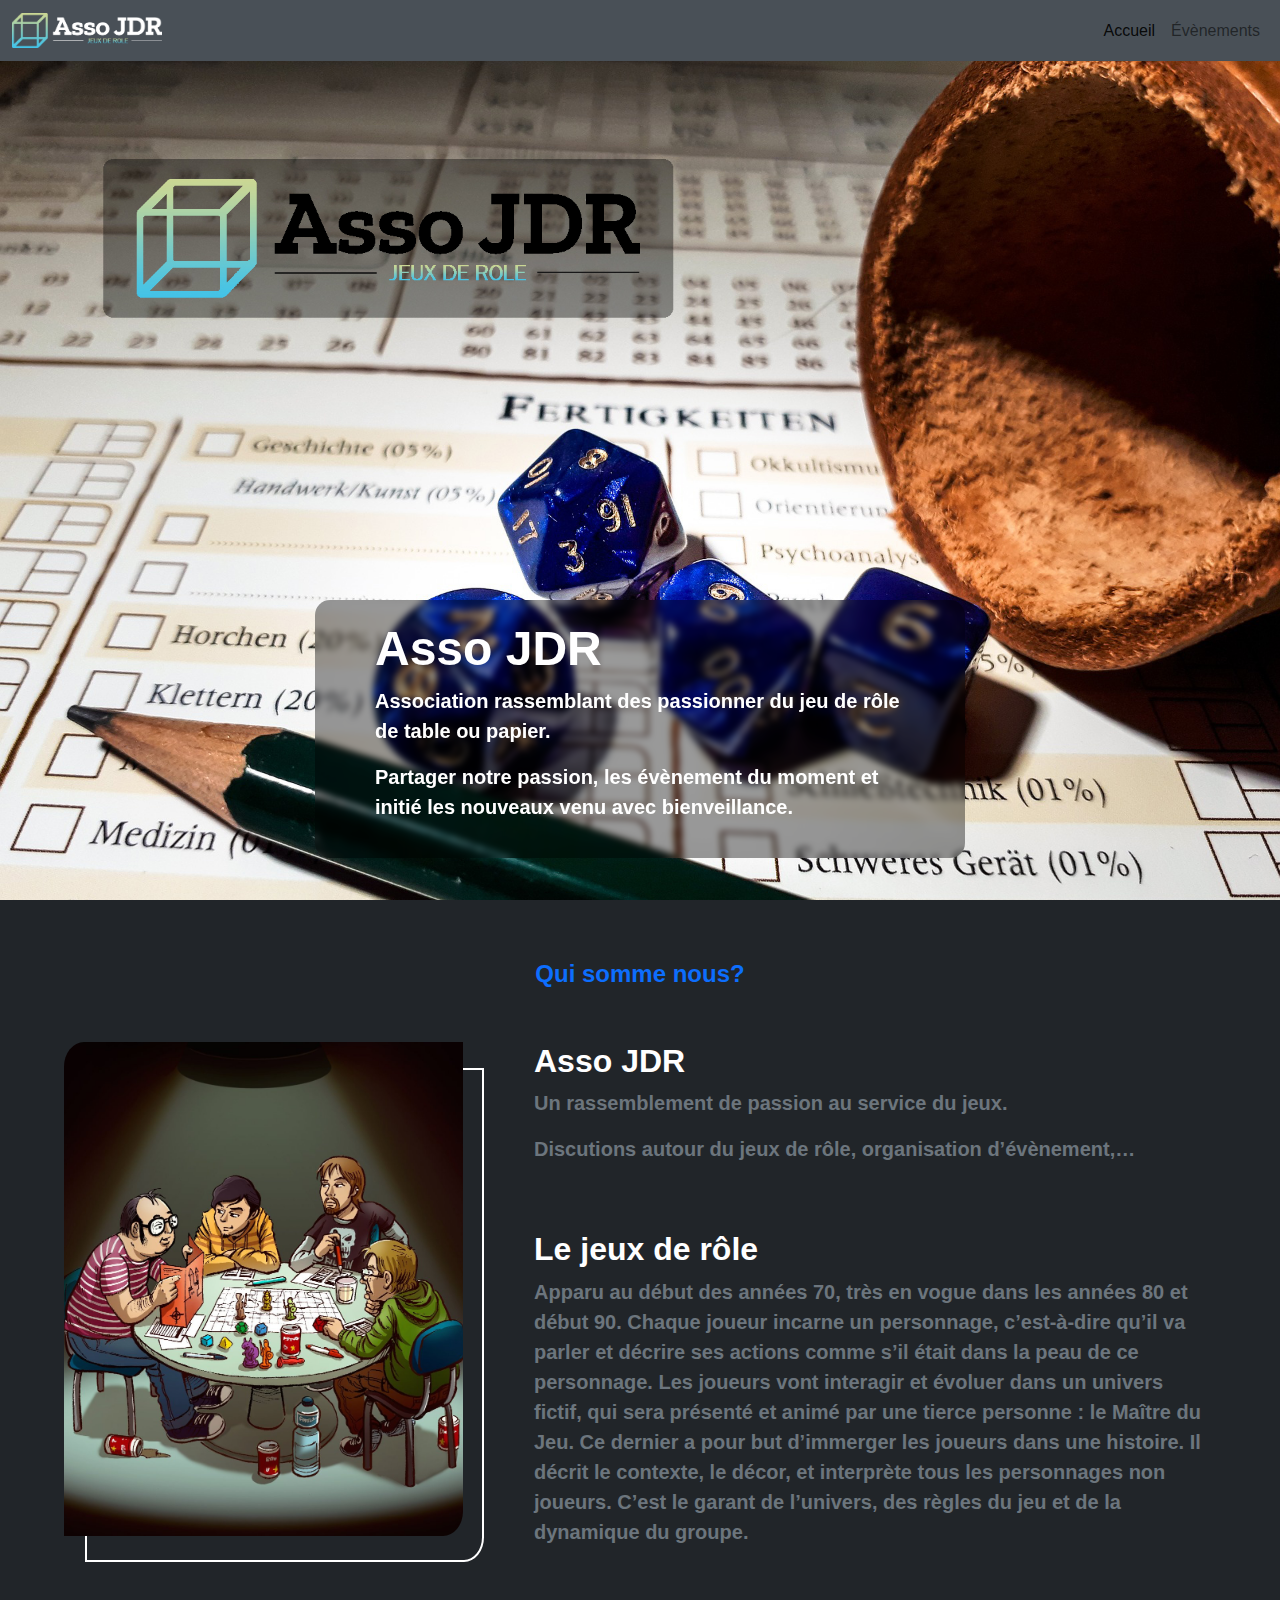
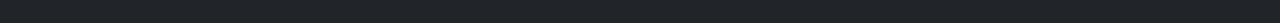
==== index.html @ 085755ed "#4 Main Responsive" ====
<!DOCTYPE html>
<html lang="fr">

<head>
  <meta charset="UTF-8">
  <meta http-equiv="X-UA-Compatible" content="IE=edge">
  <meta name="viewport" content="width=device-width, initial-scale=1.0">

  <!-- Title / Description / Icone -->
  <title>Asso-JDR</title>
  <meta name="description" content="Association rassemblant des passionner du jeu de rôle de table ou papier.
    Partager notre passion, les évènement du moment et initié les nouveaux venu avec bienveillance.
    ">
  <link rel="icon" href="src/assets/logo/Tabs-logo.png">

  <!-- CSS -->
  <link rel="stylesheet" href="src/Bootstrap/css/bootstrap.min.css">
  <link rel="stylesheet" href="src/css/style.css">

  <!-- JAVASCRIPT -->
  <script src="src/Bootstrap/js/bootstrap.min.js" defer></script>
</head>

<body>
  <header>

    <nav class="navbar navbar-expand-lg d-flex justify-content-between">
      <div class="container-fluid">
        <a class="navbar-brand" href="index.html">
          <img class="navbar-logo" src="src/assets/logo/Asso-JDR-logo.png" alt="Asso JDR" width="150" height="35">
        </a>
        <button class="navbar-toggler" type="button" data-bs-toggle="collapse" data-bs-target="#navbarNav"
          aria-controls="navbarNav" aria-expanded="false" aria-label="Toggle navigation">
          <span class="navbar-toggler-icon"></span>
        </button>
        <div class="collapse navbar-collapse d-flex-lg justify-content-lg-end" id="navbarNav">
          <ul class="navbar-nav">
            <li class="nav-item">
              <a class="nav-link active text-center" aria-current="page" href="index.html">Accueil</a>
            </li>
            <li class="nav-item">
              <a class="nav-link text-center" href="#">Évènements</a>
            </li>
          </ul>
        </div>
      </div>
    </nav>

    <div class="header-content">
      <img class="image-presentation-1" src="src/assets/img/presentation 1_2.jpg" alt="Image de presentation Asso JDR">

      <span class="head-separation"></span>

      <div class="header-text">
        <h1>Asso JDR</h1>
        <p>
          Association rassemblant des passionner du jeu de rôle de table ou papier.
        </p>
        <p>
          Partager notre passion, les évènement du moment et initié les nouveaux venu avec bienveillance.
        </p>
      </div>
    </div>

  </header>

  <main>
    <article class="about">
      <h2>Qui somme nous?</h2>
      <div class="about-content">

        <section class="about-img img-design-border">
          <span></span>
          <div>
            <img src="src/assets/img/presentation 2.jpg" alt="Quatre joueurs autours d'une table de jeux" width="160"
              height="200">
          </div>
        </section>

        <section>
          <h3>Asso JDR</h3>
          <p>
            Un rassemblement de passion au service du jeux.
          </p>
          <p>
            Discutions autour du jeux de rôle, organisation d’évènement,…
          </p>
        </section>

        <section>
          <h3>Le jeux de rôle</h3>
          <p>
            Apparu au début des années 70, très en vogue dans les années 80 et début 90. Chaque joueur incarne un
            personnage, c’est-à-dire qu’il va parler et décrire ses actions comme s’il était dans la peau de ce
            personnage. Les joueurs vont interagir et évoluer dans un univers fictif, qui sera présenté et animé par une
            tierce personne : le Maître du Jeu. Ce dernier a pour but d’immerger les joueurs dans une histoire. Il
            décrit le contexte, le décor, et interprète tous les personnages non joueurs. C’est le garant de l’univers,
            des règles du jeu et de la dynamique du groupe.
          </p>
        </section>
        
      </div>
    </article>
  </main>
</body>

</html>
---- src/css/style.css ----
/* general / reset */

* {
    font-family: 'Segoe UI', Tahoma, Geneva, Verdana, sans-serif;
    margin: 0;
    padding: 0;
}

p {
    color: var(--bs-gray-600);
    font-size: 12px;
    font-weight: 600;
}

h1, h3 {
    color: white;
    font-weight: bold;
}

h1 {
    font-size: 28px;
}

h3 {
    font-size: 16px;
}

h2 {
    color: var(--bs-primary);
    font-size: 12px;
    font-weight: bold;
    width: 100%;
    text-align: center;
    padding-bottom: 45px;
}

body {
    background: var(--bs-body-color);
    overflow-x: hidden;
}

.img-border {
    background: transparent;
    border: solid 1px var(--bs-white);
    border-bottom-right-radius: 10px;
    width: 100%;
    height: 100%;
}

.img-design-border {
    position: relative;
}

.img-design-border>div {
    position: absolute;
    top: 0;
    left: 0;
    /* border-bottom-right-radius: 10px;
    border-top-left-radius: 10px;
    width: calc(100% - 10px);
    height: calc(100% - 10px); */
    border-bottom-right-radius: 5%;
    border-top-left-radius: 5%;
    width: 95%;
    height: 95%;
    overflow: hidden;
}

.img-design-border>div>img {
    width: 100%;
    height: 100%;
    object-fit: cover;
}

.img-design-border>span {
    display: inline-block;
    background: transparent;
    border: solid 1px var(--bs-white);
    border-bottom-right-radius: 5%;
    position: absolute;
    /* top: 10px;
    left: 10px;
    width: calc(100% - 10px);
    height: calc(100% - 10px); */
    top: 5%;
    left: 5%;
    width: 95%;
    height: 95%;
    
}

/* general / reset */
/* headder */

/** navbar **/

.navbar {
    background-color: var(--bs-gray-700);
}

.navbar-logo {
    width: 150px;
    height: auto;
}

/** Header content **/

.header-content {
    display: flex;
    flex-direction: column;
    align-items: center;
    gap: 20px;
}
.image-presentation-1 {
    width: 100%;
    height: auto;
    overflow-x: hidden;
}

.head-separation {
    background: var(--bs-primary);
    height: 2px;
    width: 50vw;
}

/*** Header text ***/

.header-text {
    padding: 0 50px;
}

/* headder */
/* main */

main {
    width: 100%;
    padding: 60px 35px;
}

/** article 1 **/

.about-content {
    display: grid;
    grid-template-columns: 180px auto;
    grid-template-rows: auto auto;
    gap: 20px;
}

.about-content>section:last-child {
    grid-column: 1/3;
}

.about-img {
    width: 180px;
    height: 220px;
}


/* responsive */

/** mobile to tablette 700px **/

@media screen and (min-width: 700px) {

    .head-separation {
        display: none;
    }

    .header-text {
        position: absolute;
        top: 45vw;
        background: rgba(0, 0, 0, 0.4);
        backdrop-filter: blur(3px);
        border-radius: 15px;
        padding: 20px 60px;
        width: 650px;
    }

    h1 {
        font-size: 48px;
    }
    h3 {
        font-size: 32px;
    }
    
    h2 {
        font-size: 24px;
    }

    p {
        font-size: 20px;
    }
    .header-text>p {
        font-size: 20px;
        color: white;
    }

    /** article 1 **/

    .about-content {
        grid-template-columns: 420px auto;
    }

    .about-img {
        width: 420px;
        height: 520px;
    }

    main {
        width: 100%;
        padding-left: 5%;
        padding-right: 5%;
    }

    .img-design-border>span {
        border-width: 2px;
    }
}

/** tablette to desktop 1240px **/

@media screen and (min-width: 1240px) {

    header {
        max-height: 100vh;
        overflow-y: hidden;
    }

    .header-text {
        top: 600px;
    }

    .about-content {
        grid-template-columns: 420px auto;
        grid-template-rows: auto auto;
        gap: 50px;
    }

    .about-content>section:first-child {
        grid-row: 1/3;
    }

    .about-content>section:last-child {
        grid-column: 2/3;
    }
}
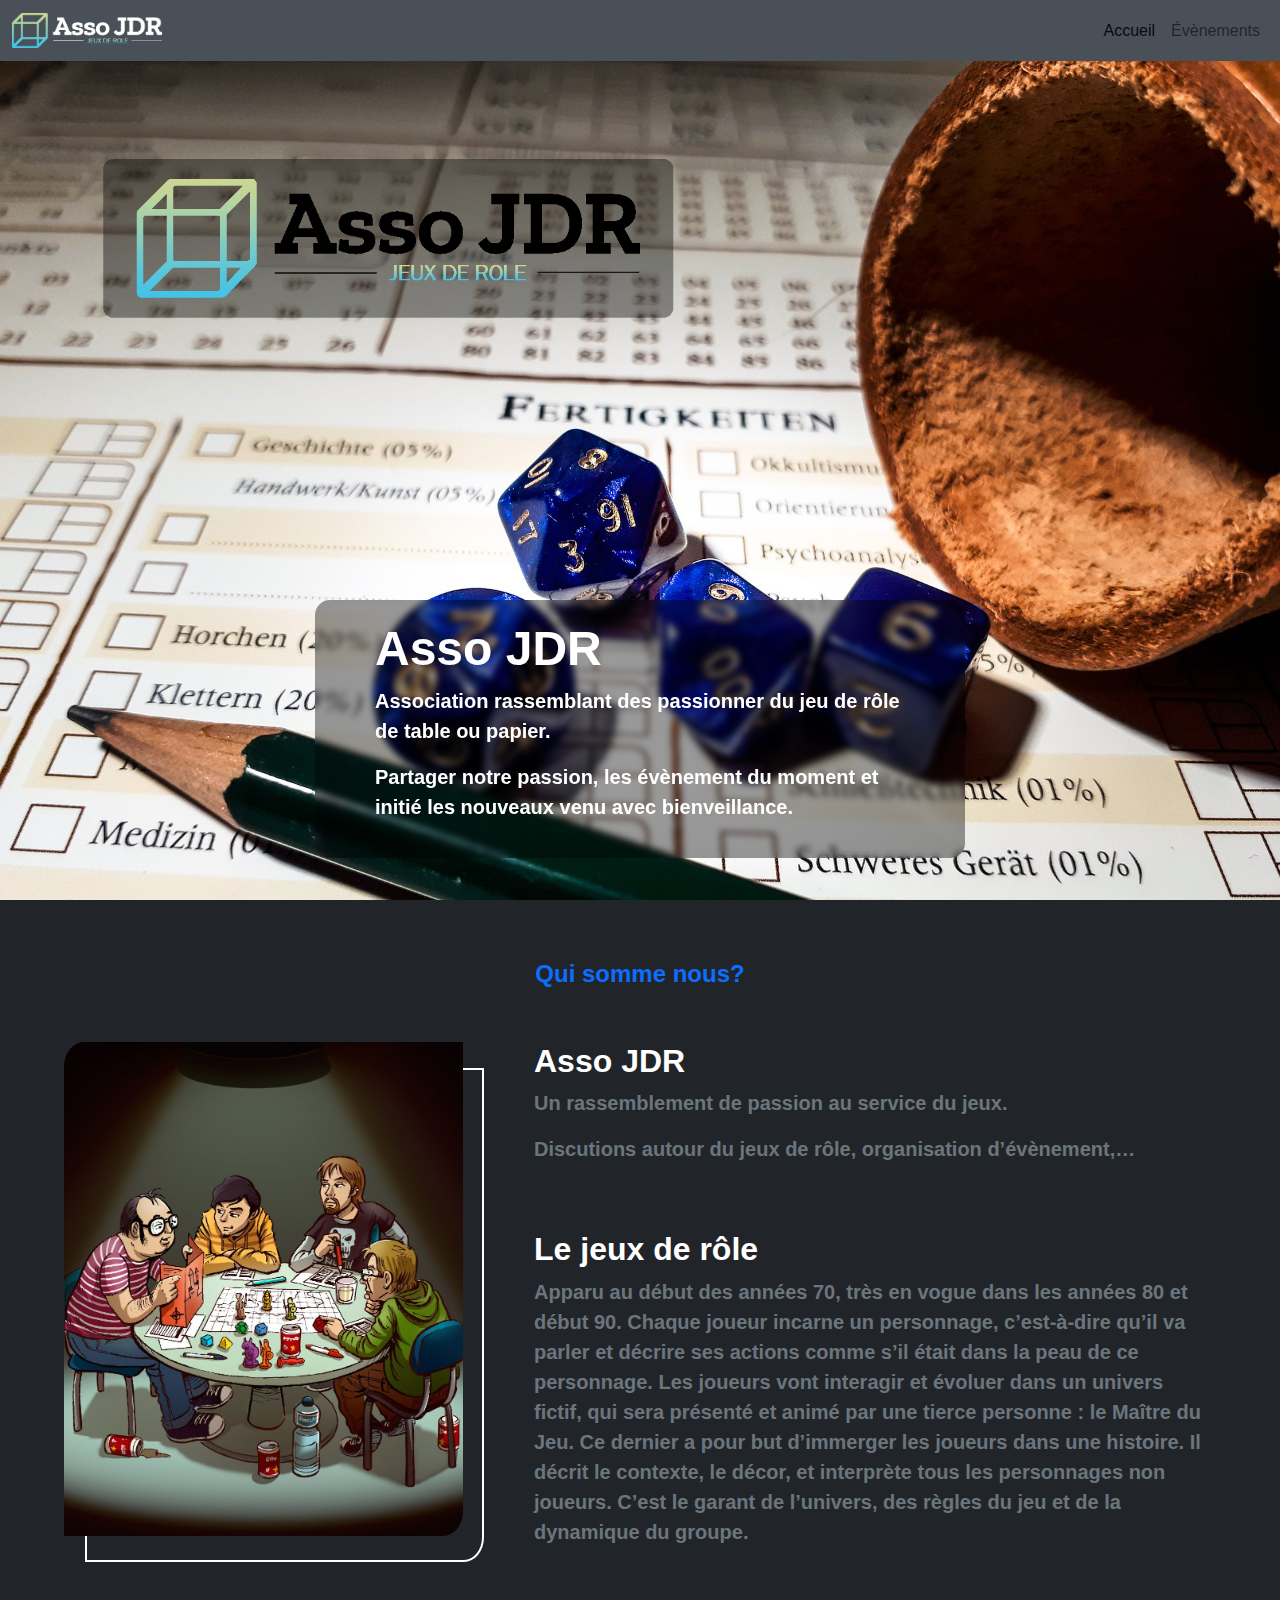
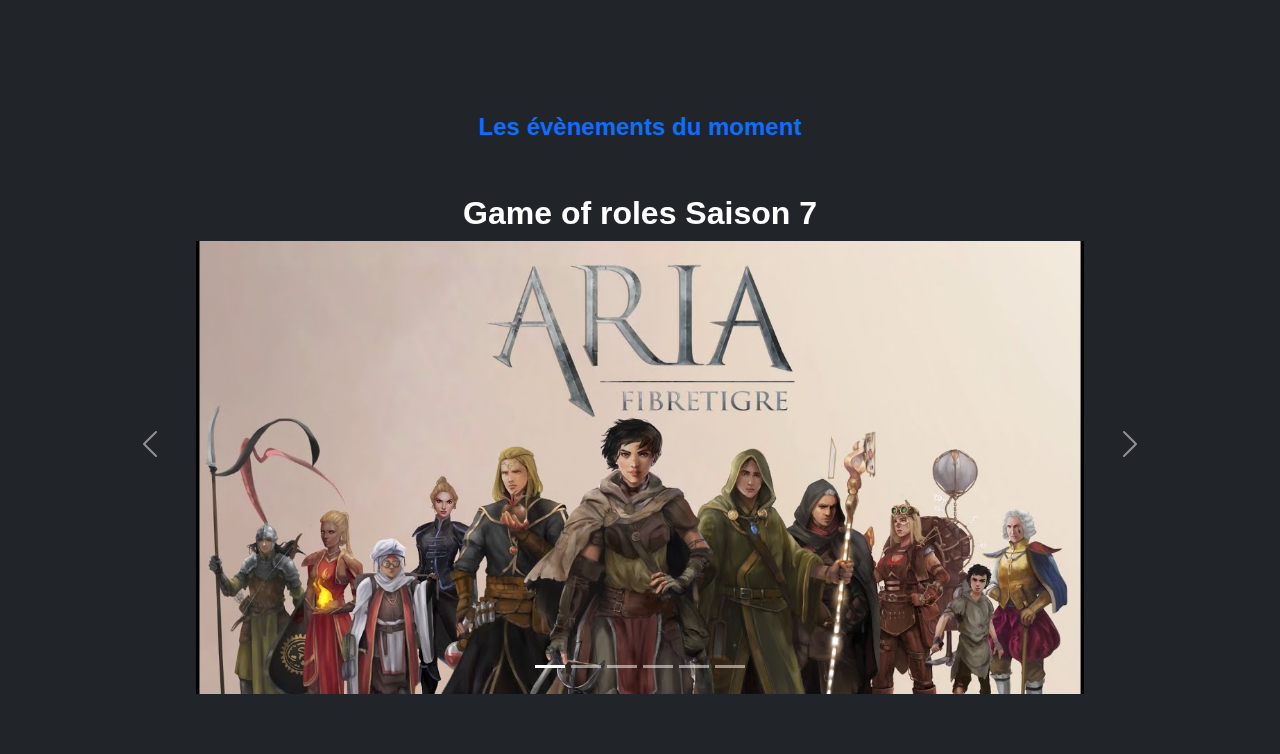
==== commit 247e3b61: "#5 Main Responsive" ====
--- a/index.html
+++ b/index.html
@@ -15,13 +15,18 @@
 
   <!-- CSS -->
   <link rel="stylesheet" href="src/Bootstrap/css/bootstrap.min.css">
-  <link rel="stylesheet" href="src/css/style.css">
+  <link rel="stylesheet" href="src/css/index.css">
+  <link rel="stylesheet" href="src/css/header.css">
+  <link rel="stylesheet" href="src/css/main.css">
+  <link rel="stylesheet" href="src/css/about.css">
+  <link rel="stylesheet" href="src/css/event.css">
 
   <!-- JAVASCRIPT -->
   <script src="src/Bootstrap/js/bootstrap.min.js" defer></script>
 </head>
 
 <body>
+
   <header>
 
     <nav class="navbar navbar-expand-lg d-flex justify-content-between">
@@ -101,6 +106,54 @@
         
       </div>
     </article>
+
+    <article class="event">
+      <h2>Les évènements du moment</h2>
+      <div id="carouselExampleIndicators" class="carousel slide" data-bs-ride="true">
+        <div class="carousel-indicators">
+          <button type="button" data-bs-target="#carouselExampleIndicators" data-bs-slide-to="0" class="active" aria-current="true" aria-label="Slide 1"></button>
+          <button type="button" data-bs-target="#carouselExampleIndicators" data-bs-slide-to="1" aria-label="Slide 2"></button>
+          <button type="button" data-bs-target="#carouselExampleIndicators" data-bs-slide-to="2" aria-label="Slide 3"></button>
+          <button type="button" data-bs-target="#carouselExampleIndicators" data-bs-slide-to="3" aria-label="Slide 4"></button>
+          <button type="button" data-bs-target="#carouselExampleIndicators" data-bs-slide-to="4" aria-label="Slide 5"></button>
+          <button type="button" data-bs-target="#carouselExampleIndicators" data-bs-slide-to="5" aria-label="Slide 6"></button>
+        </div>
+        <div class="carousel-inner">
+          <div class="carousel-item active">
+            <h3>Game of roles Saison 7</h3>
+            <a href="#"><img src="src/assets/img/event-1.jpg" class="d-block w-100" alt="Game of roles Saison 7" width="auto" height="400"></a>
+          </div>
+          <div class="carousel-item">
+            <h3>Les dés: Quels couleurs choisir</h3>
+            <a href="#"><img src="src/assets/img/event-2.jpg" class="d-block w-100" alt="Les dés: Quels couleurs choisir" width="auto" height="400"></a>
+          </div>
+          <div class="carousel-item">
+            <h3>Hors serie Game of roles</h3>
+            <a href="#"><img src="src/assets/img/event-3.png" class="d-block w-100" alt="Hors serie Game of roles" width="auto" height="400"></a>
+          </div>
+          <div class="carousel-item">
+            <h3>Les dés maudis</h3>
+            <a href="#"><img src="src/assets/img/event-4.jpg" class="d-block w-100" alt="Les dés maudis" width="auto" height="400"></a>
+          </div>
+          <div class="carousel-item">
+            <h3>Les mondes d’Aria sortie du jeux vidéo</h3>
+            <a href="#"><img src="src/assets/img/event-5.jpg" class="d-block w-100" alt="Les mondes d’Aria sortie du jeux vidéo" width="auto" height="400"></a>
+          </div>
+          <div class="carousel-item">
+            <h3>Les figurines dans le jeux de rôle</h3>
+            <a href="#"><img src="src/assets/img/event-6.jpg" class="d-block w-100" alt="Les figurines dans le jeux de rôle" width="auto" height="400"></a>
+          </div>
+        </div>
+        <button class="carousel-control-prev" type="button" data-bs-target="#carouselExampleIndicators" data-bs-slide="prev">
+          <span class="carousel-control-prev-icon" aria-hidden="true"></span>
+          <span class="visually-hidden">Previous</span>
+        </button>
+        <button class="carousel-control-next" type="button" data-bs-target="#carouselExampleIndicators" data-bs-slide="next">
+          <span class="carousel-control-next-icon" aria-hidden="true"></span>
+          <span class="visually-hidden">Next</span>
+        </button>
+      </div>
+    </article>
   </main>
 </body>
 
--- a/src/css/index.css
+++ b/src/css/index.css
@@ -0,0 +1,104 @@
+/* general / reset */
+
+* {
+    font-family: 'Segoe UI', Tahoma, Geneva, Verdana, sans-serif;
+    margin: 0;
+    padding: 0;
+}
+
+p {
+    color: var(--bs-gray-600);
+    font-size: 12px;
+    font-weight: 600;
+}
+
+h1, h3 {
+    color: white;
+    font-weight: bold;
+}
+
+h1 {
+    font-size: 28px;
+}
+
+h2 {
+    color: var(--bs-primary);
+    font-size: 12px;
+    font-weight: bold;
+    width: 100%;
+    text-align: center;
+    padding-bottom: 45px;
+}
+
+h3 {
+    font-size: 16px;
+}
+
+body {
+    background: var(--bs-body-color);
+    overflow-x: hidden;
+}
+
+.img-border {
+    background: transparent;
+    border: solid 1px var(--bs-white);
+    border-bottom-right-radius: 10px;
+    width: 100%;
+    height: 100%;
+}
+
+.img-design-border {
+    position: relative;
+}
+
+.img-design-border>div {
+    position: absolute;
+    top: 0;
+    left: 0;
+    border-bottom-right-radius: 5%;
+    border-top-left-radius: 5%;
+    width: 95%;
+    height: 95%;
+    overflow: hidden;
+}
+
+.img-design-border>div>img {
+    width: 100%;
+    height: 100%;
+    object-fit: cover;
+}
+
+.img-design-border>span {
+    display: inline-block;
+    background: transparent;
+    border: solid 1px var(--bs-white);
+    border-bottom-right-radius: 5%;
+    position: absolute;
+    top: 5%;
+    left: 5%;
+    width: 95%;
+    height: 95%;
+    
+}
+
+@media screen and (min-width: 700px) {
+
+    h1 {
+        font-size: 48px;
+    }
+    h3 {
+        font-size: 32px;
+    }
+    
+    h2 {
+        font-size: 24px;
+    }
+
+    p {
+        font-size: 20px;
+    }
+    
+    .img-design-border>span {
+        border-width: 2px;
+    }
+}--- a/src/css/header.css
+++ b/src/css/header.css
@@ -0,0 +1,72 @@
+/* headder */
+
+/** navbar **/
+
+.navbar {
+    background-color: var(--bs-gray-700);
+}
+
+.navbar-logo {
+    width: 150px;
+    height: auto;
+}
+
+/** Header content **/
+
+.header-content {
+    display: flex;
+    flex-direction: column;
+    align-items: center;
+    gap: 20px;
+}
+.image-presentation-1 {
+    width: 100%;
+    height: auto;
+    overflow-x: hidden;
+}
+
+.head-separation {
+    background: var(--bs-primary);
+    height: 2px;
+    width: 50vw;
+}
+
+/*** Header text ***/
+
+.header-text {
+    padding: 0 50px;
+}
+
+@media screen and (min-width: 700px) {
+
+    .head-separation {
+        display: none;
+    }
+
+    .header-text {
+        position: absolute;
+        top: 45vw;
+        background: rgba(0, 0, 0, 0.4);
+        backdrop-filter: blur(3px);
+        border-radius: 15px;
+        padding: 20px 60px;
+        width: 650px;
+    }
+    .header-text>p {
+        color: white;
+    }
+}
+
+/** tablette to desktop 1240px **/
+
+@media screen and (min-width: 1240px) {
+
+    header {
+        max-height: 100vh;
+        overflow-y: hidden;
+    }
+
+    .header-text {
+        top: 600px;
+    }
+}--- a/src/css/main.css
+++ b/src/css/main.css
@@ -0,0 +1,18 @@
+/* main */
+
+main {
+    width: 100%;
+    padding: 60px 35px;
+    display: flex;
+    flex-direction: column;
+    gap: 150px;
+}
+
+@media screen and (min-width: 700px) {
+
+    main {
+        width: 100%;
+        padding-left: 5%;
+        padding-right: 5%;
+    }
+}--- a/src/css/about.css
+++ b/src/css/about.css
@@ -0,0 +1,46 @@
+/** article 1 about **/
+
+.about-content {
+    display: grid;
+    grid-template-columns: 180px auto;
+    grid-template-rows: auto auto;
+    gap: 20px;
+}
+
+.about-content>section:last-child {
+    grid-column: 1/3;
+}
+
+.about-img {
+    width: 180px;
+    height: 220px;
+}
+
+@media screen and (min-width: 700px) {
+
+    .about-content {
+        grid-template-columns: 420px auto;
+    }
+
+    .about-img {
+        width: 420px;
+        height: 520px;
+    }
+}
+
+@media screen and (min-width: 1240px) {
+
+    .about-content {
+        grid-template-columns: 420px auto;
+        grid-template-rows: auto auto;
+        gap: 50px;
+    }
+
+    .about-content>section:first-child {
+        grid-row: 1/3;
+    }
+
+    .about-content>section:last-child {
+        grid-column: 2/3;
+    }
+}--- a/src/css/event.css
+++ b/src/css/event.css
@@ -0,0 +1,17 @@
+.carousel-item {
+    height: 300px;
+    text-align: center;
+}
+
+.carousel-item>a>img {
+    width: 100%;
+    height: 100%;
+    object-fit: contain;
+}
+
+@media screen and (min-width: 700px) {
+
+    .carousel-item {
+        height: 500px;
+    }
+}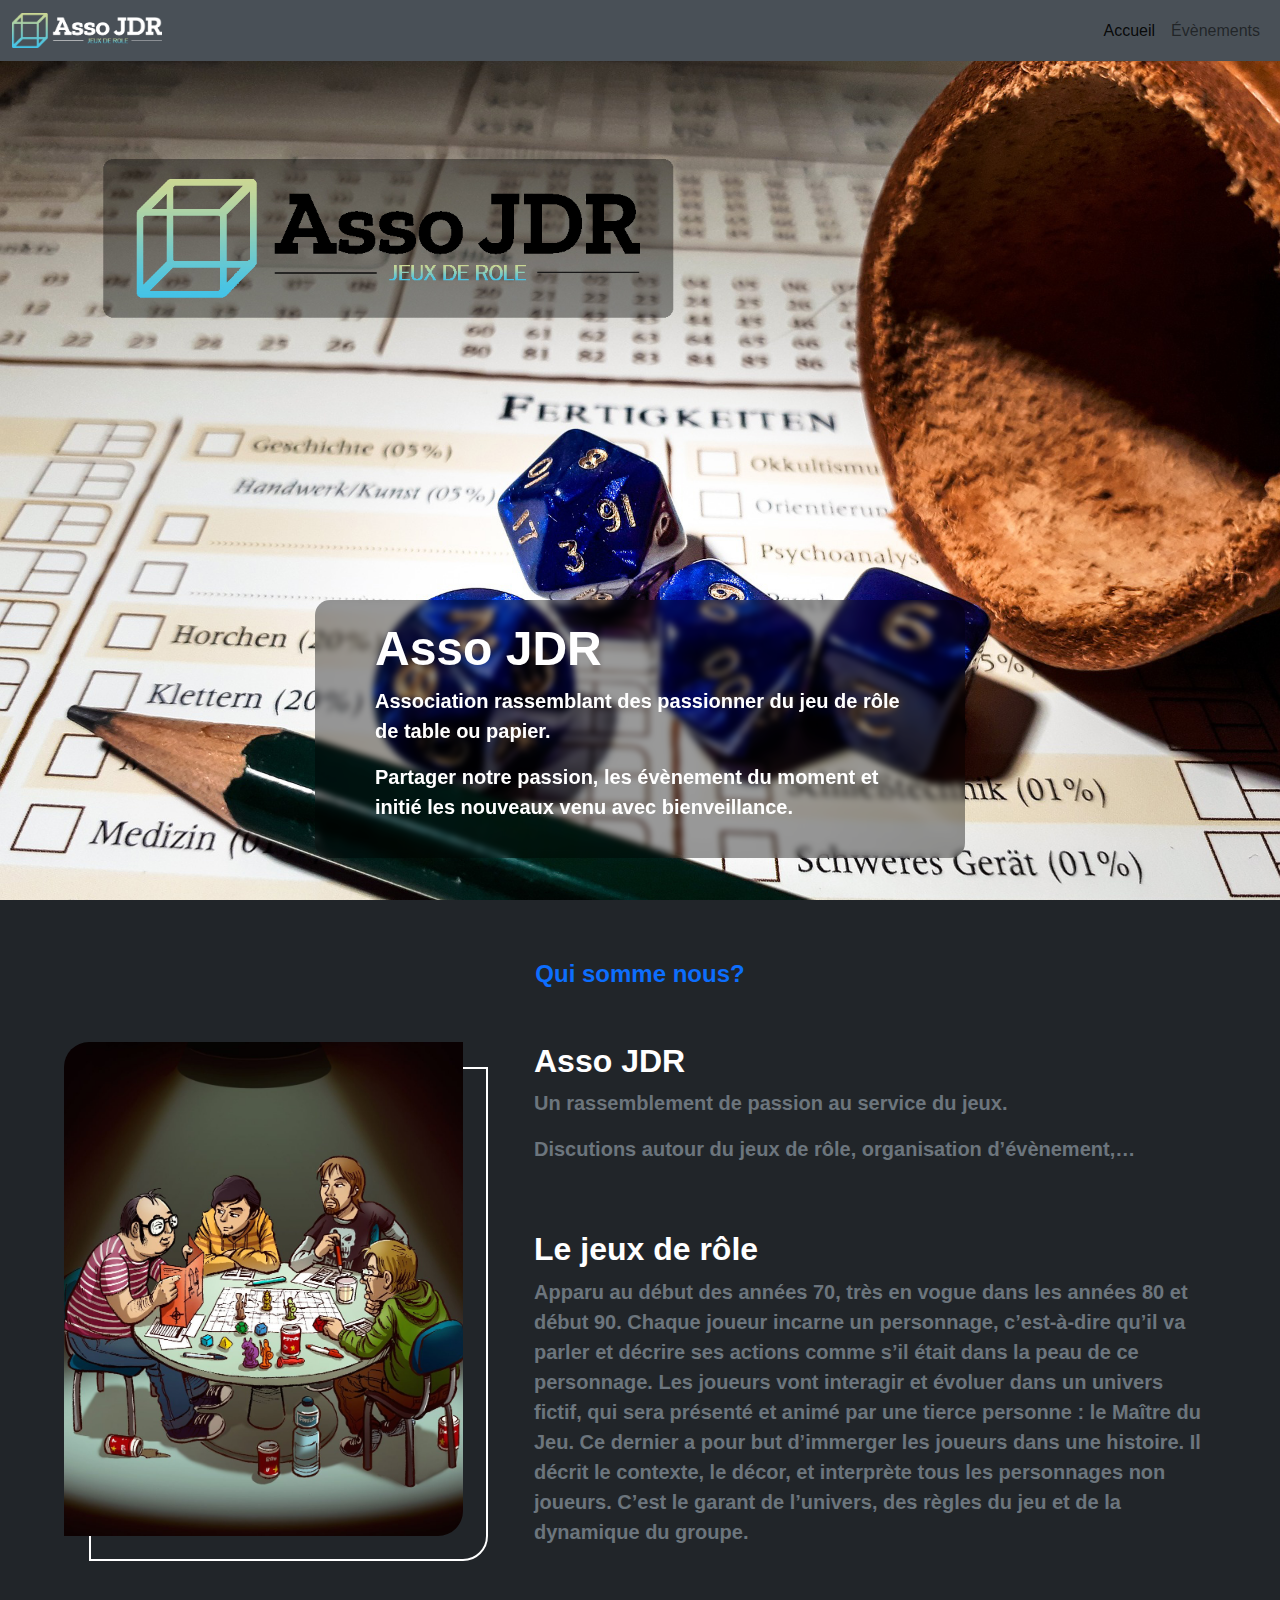
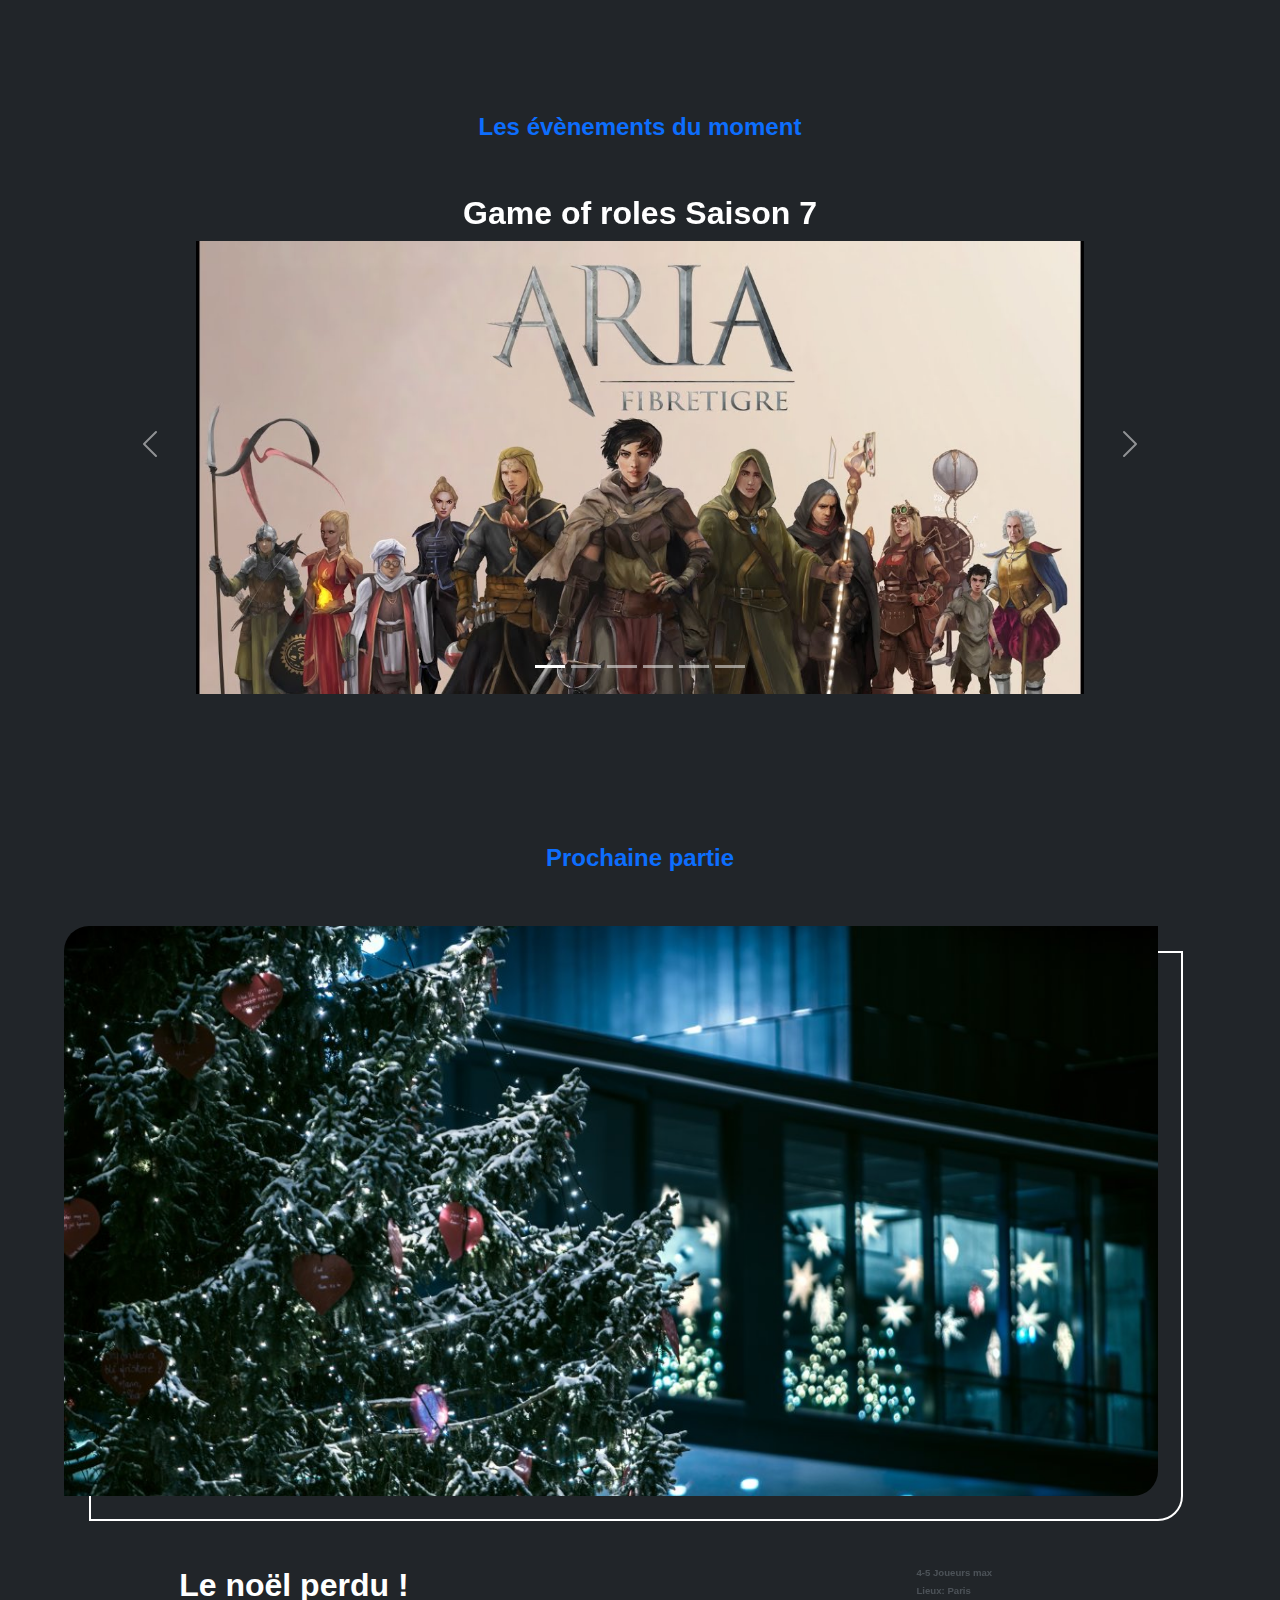
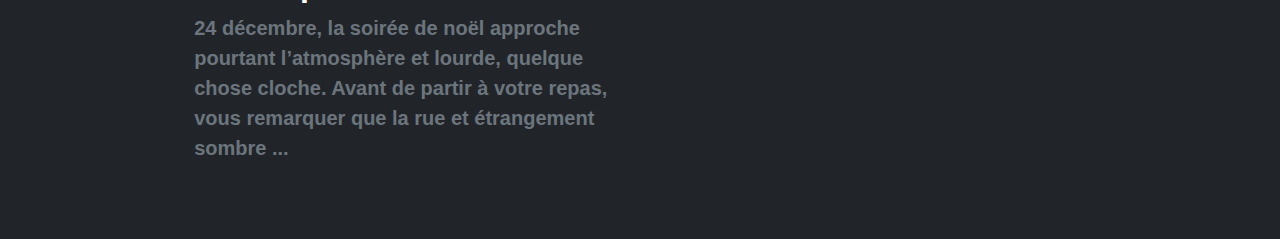
==== commit 954b36e7: "#6 Main Responsive" ====
--- a/index.html
+++ b/index.html
@@ -20,6 +20,7 @@
   <link rel="stylesheet" href="src/css/main.css">
   <link rel="stylesheet" href="src/css/about.css">
   <link rel="stylesheet" href="src/css/event.css">
+  <link rel="stylesheet" href="src/css/next-game.css">
 
   <!-- JAVASCRIPT -->
   <script src="src/Bootstrap/js/bootstrap.min.js" defer></script>
@@ -154,6 +155,36 @@
         </button>
       </div>
     </article>
+
+    <article class="next-game">
+      <h2>Prochaine partie</h2>
+
+      <section class="next-game-img img-design-border">
+        <span></span>
+        <div>
+          <img src="src/assets/img/next-game.jpg" alt="Le Noël perdu !">
+        </div>
+      </section>
+
+      <div class="next-game-desc-info">
+        <section class="next-game-desc">
+          <h3>Le noël perdu !</h3>
+          <p>
+            24 décembre, la soirée de noël approche pourtant l’atmosphère et lourde, quelque chose cloche. Avant de partir à votre repas, vous remarquer que la rue et étrangement sombre ...
+          </p>
+        </section>
+
+        <section class="next-game-info">
+          <p>
+            4-5 Joueurs max
+          </p>
+          <p>
+            Lieux: Paris
+          </p>
+        </section>
+      </div>
+
+    </article>
   </main>
 </body>
 
--- a/src/css/index.css
+++ b/src/css/index.css
@@ -55,8 +55,8 @@
     position: absolute;
     top: 0;
     left: 0;
-    border-bottom-right-radius: 5%;
-    border-top-left-radius: 5%;
+    border-bottom-right-radius: 15px;
+    border-top-left-radius: 15px;
     width: 95%;
     height: 95%;
     overflow: hidden;
@@ -72,13 +72,12 @@
     display: inline-block;
     background: transparent;
     border: solid 1px var(--bs-white);
-    border-bottom-right-radius: 5%;
+    border-bottom-right-radius: 15px;
     position: absolute;
-    top: 5%;
-    left: 5%;
+    top: 15px;
+    left: 15px;
     width: 95%;
     height: 95%;
-    
 }
 
 @media screen and (min-width: 700px) {
@@ -101,4 +100,15 @@
     .img-design-border>span {
         border-width: 2px;
     }
+
+    .img-design-border>div {
+        border-bottom-right-radius: 25px;
+        border-top-left-radius: 25px;
+    }
+
+    .img-design-border>span {
+        border-bottom-right-radius: 25px;
+        top: 25px;
+        left: 25px;
+    }
 }--- a/src/css/next-game.css
+++ b/src/css/next-game.css
@@ -0,0 +1,49 @@
+.next-game {
+    display: flex;
+    flex-direction: column;
+}
+
+.next-game-img {
+    width: 100%;
+    height: 300px;
+    align-self: center;
+    margin-bottom: 40px;
+}
+
+.next-game-desc>p {
+    padding: 0 15px;
+}
+
+.next-game-info>p {
+    font-size: 0.6em;
+    margin-bottom: 0.4em;
+    filter: brightness(0.7);
+}
+
+@media screen and (min-width: 700px) {
+
+    .next-game-img {
+        height: 400px;
+    }
+
+    .next-game-desc-info {
+        align-self: center;
+        display: flex;
+        justify-content: space-between;
+        width: 80%;
+    }
+
+    .next-game-desc-info>*:first-child {
+        width: 50%;
+    }
+    .next-game-desc-info>*:last-child {
+        width: 20%;
+    }
+}
+
+@media screen and (min-width: 1240px) {
+
+    .next-game-img {
+        height: 600px;
+    }
+}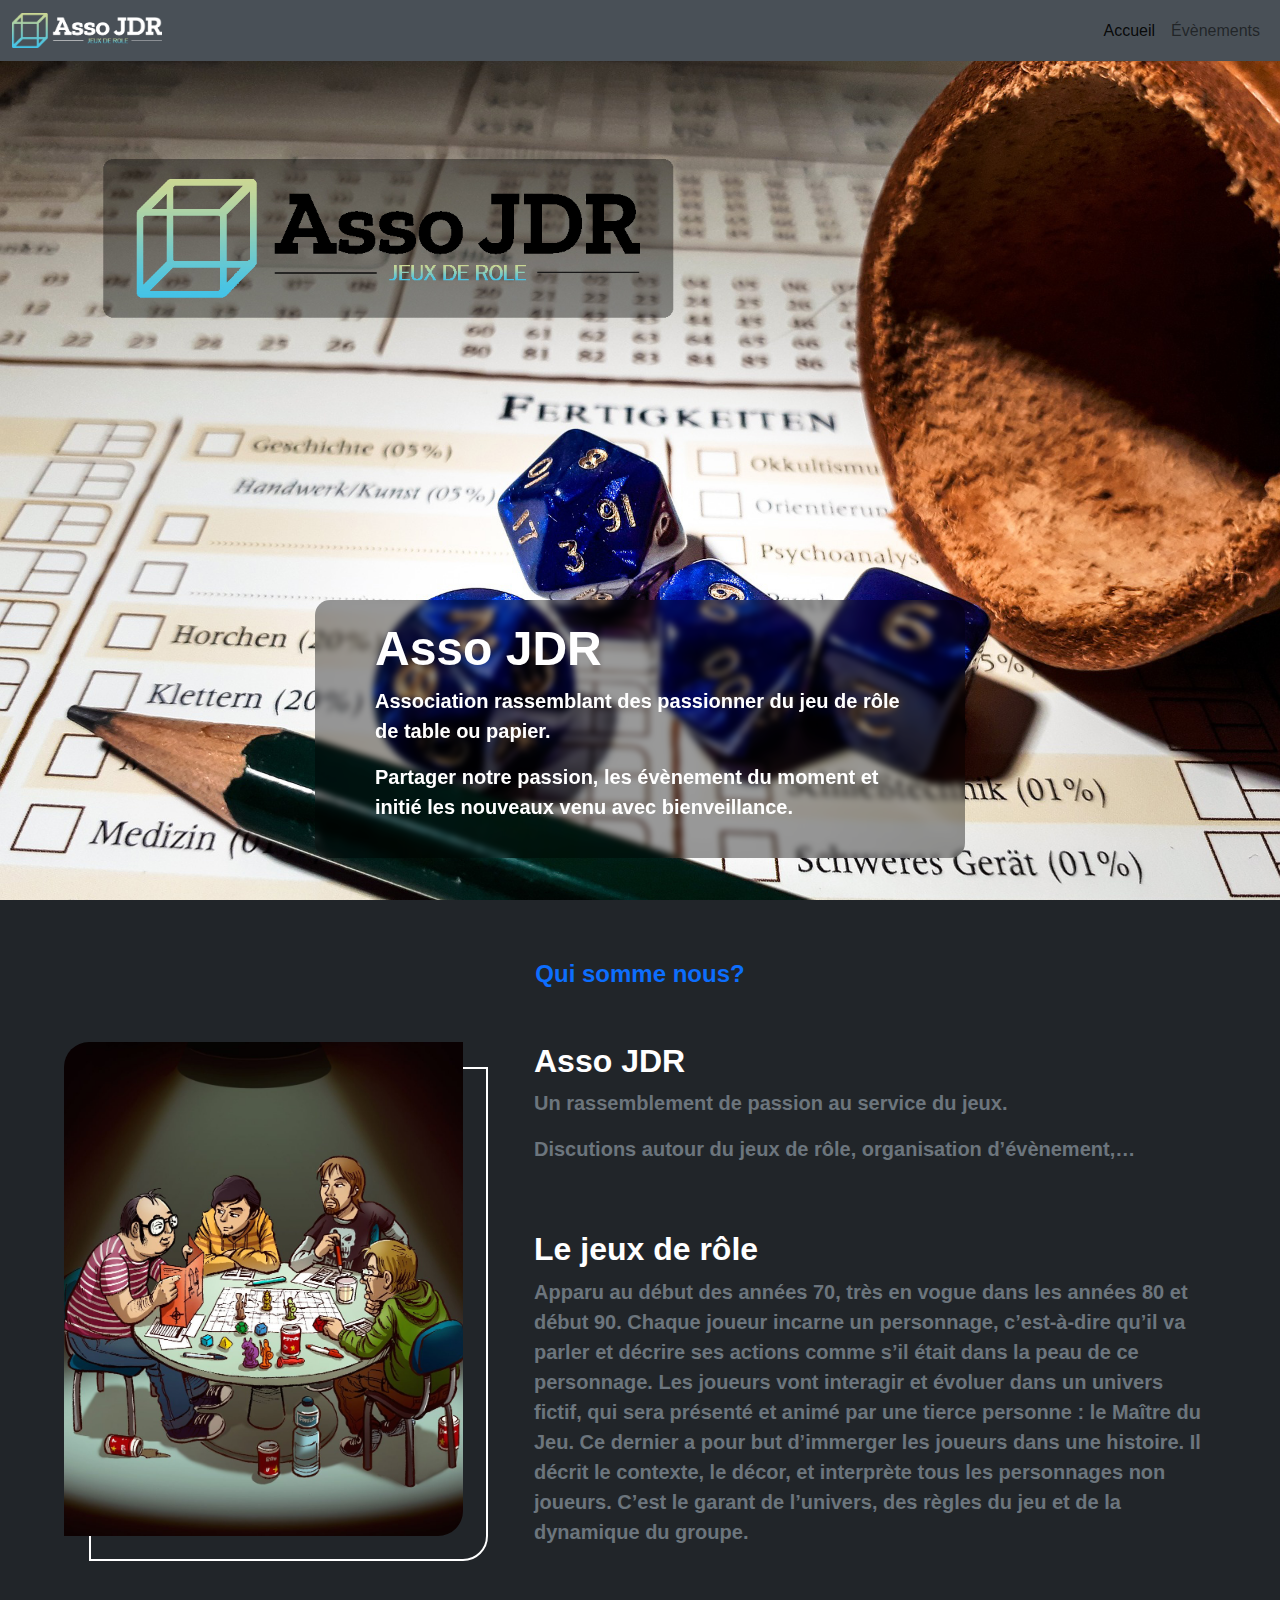
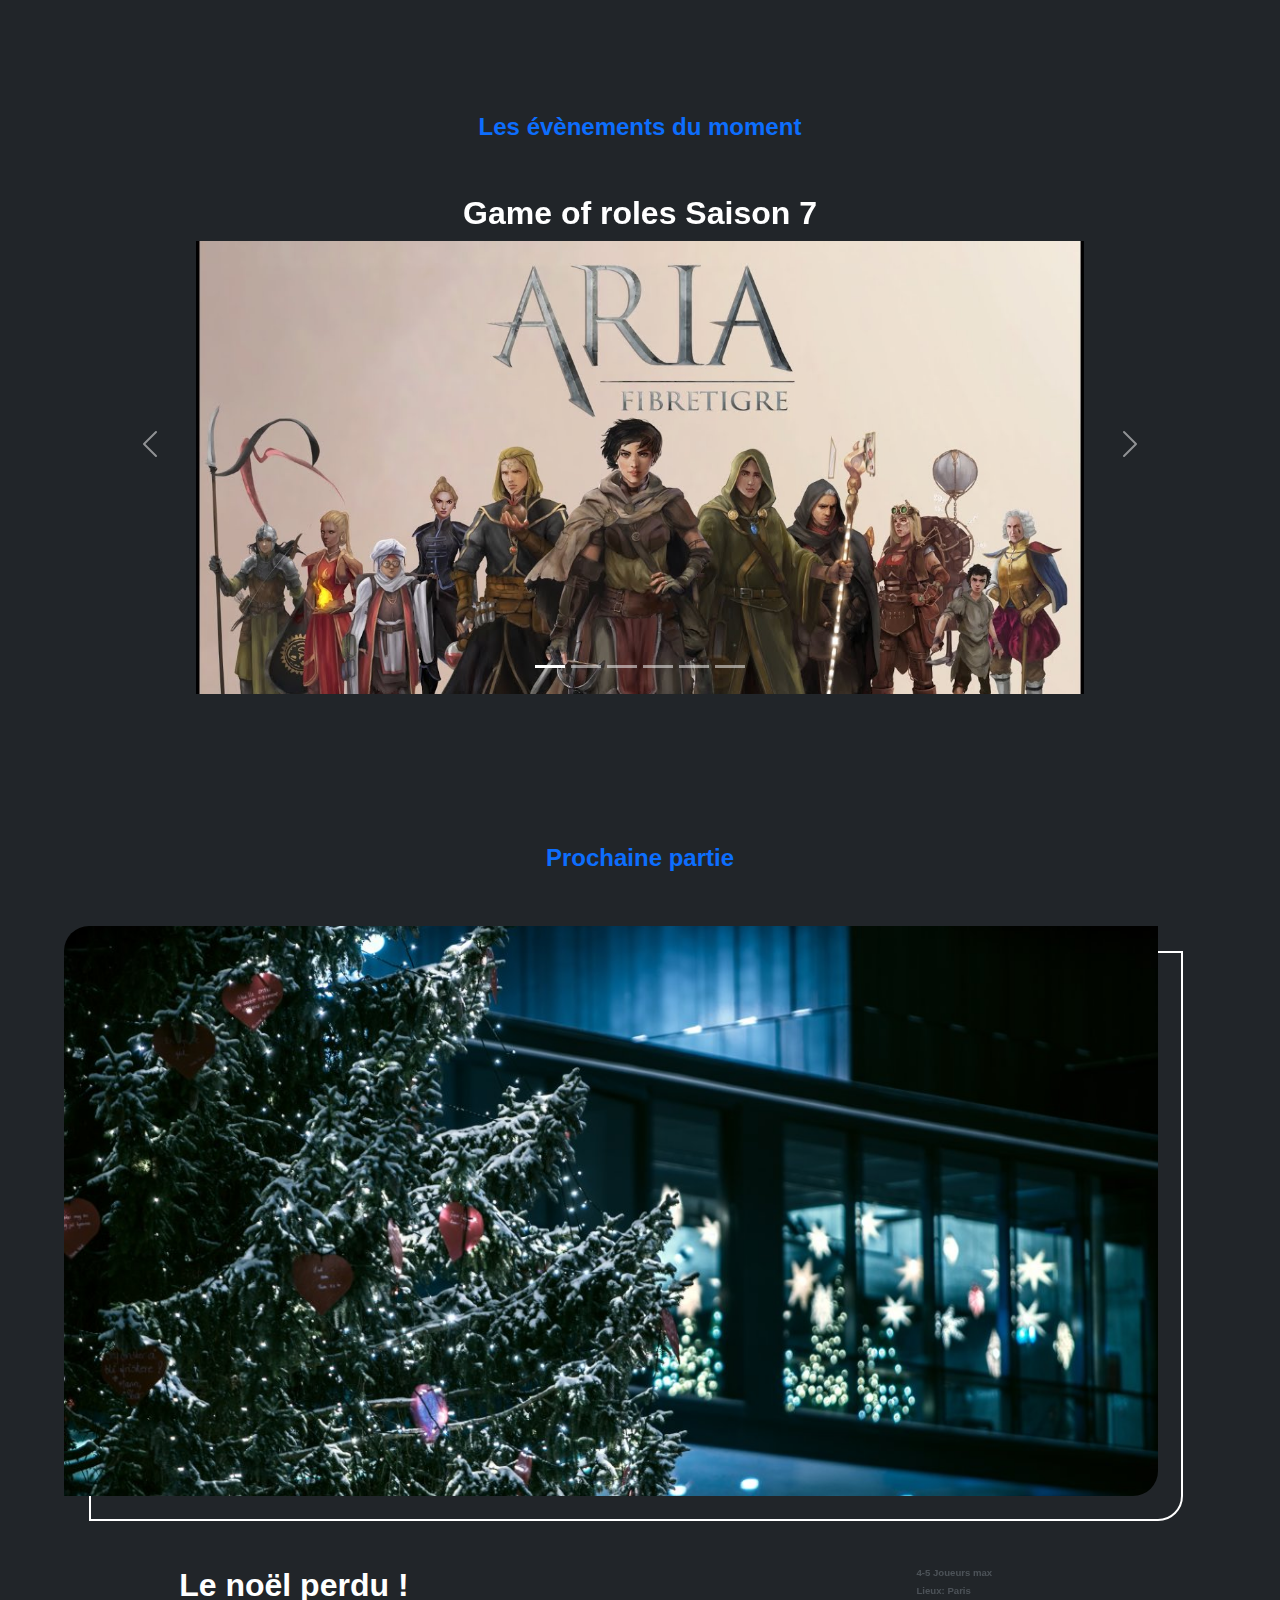
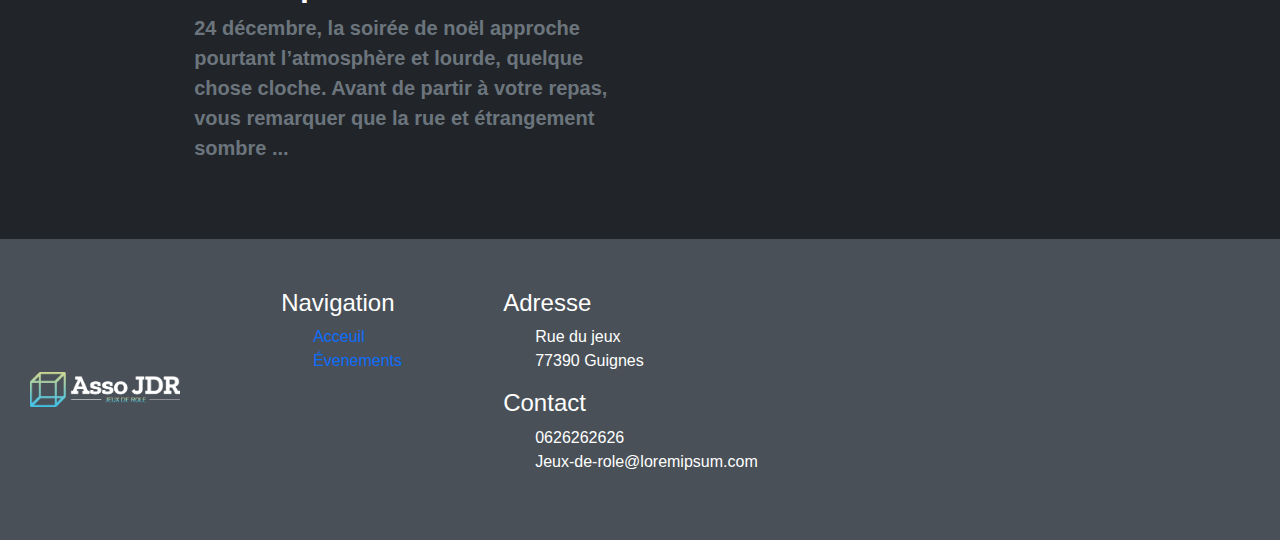
==== commit bf2e915e: "#7 Footer Responsive" ====
--- a/index.html
+++ b/index.html
@@ -21,6 +21,7 @@
   <link rel="stylesheet" href="src/css/about.css">
   <link rel="stylesheet" href="src/css/event.css">
   <link rel="stylesheet" href="src/css/next-game.css">
+  <link rel="stylesheet" href="src/css/footer.css">
 
   <!-- JAVASCRIPT -->
   <script src="src/Bootstrap/js/bootstrap.min.js" defer></script>
@@ -186,6 +187,40 @@
 
     </article>
   </main>
+
+  <footer>
+    <section>
+      <img src="src/assets/logo/Asso-JDR-logo.png" alt="Asso-JDR" width="150" height="35">
+    </section>
+    <section>
+      <h4>Navigation</h4>
+      <nav>
+        <ul class="footer-nav">
+          <li><a href="index.html">Acceuil</a></li>
+          <li><a href="#">Évenements</a></li>
+        </ul>
+      </nav>
+    </section>
+    <section>
+      <div>
+        <h4>Adresse</h4>
+        <ul>
+          <li>Rue du jeux</li>
+          <li>77390 Guignes</li>
+        </ul>
+      </div>
+      <div>
+        <h4>Contact</h4>
+        <ul>
+          <li>0626262626</li>
+          <li>Jeux-de-role@loremipsum.com</li>
+        </ul>
+      </div>
+    </section>
+    <section>
+      <iframe src="https://www.google.com/maps/embed?pb=!1m18!1m12!1m3!1d2636.804108152598!2d2.798997715935182!3d48.63273052452254!2m3!1f0!2f0!3f0!3m2!1i1024!2i768!4f13.1!3m3!1m2!1s0x47ef5588c4fbda25%3A0x734cc25dc79d7ba1!2sRue%20du%20Jeu%2C%2077390%20Guignes!5e0!3m2!1sfr!2sfr!4v1670507199453!5m2!1sfr!2sfr" width="100%" height="100%" style="border:0;" allowfullscreen="" loading="lazy" referrerpolicy="no-referrer-when-downgrade"></iframe>
+    </section>
+  </footer>
 </body>
 
 </html>--- a/src/css/index.css
+++ b/src/css/index.css
@@ -1,9 +1,12 @@
 /* general / reset */
 
-* {
+*,li, a {
     font-family: 'Segoe UI', Tahoma, Geneva, Verdana, sans-serif;
     margin: 0;
     padding: 0;
+    color: white;
+    text-decoration: none;
+    list-style: none;
 }
 
 p {
@@ -13,7 +16,6 @@
 }
 
 h1, h3 {
-    color: white;
     font-weight: bold;
 }
 
--- a/src/css/footer.css
+++ b/src/css/footer.css
@@ -0,0 +1,28 @@
+footer {
+    background-color: var(--bs-gray-700);
+    padding: 50px 30px;
+    display: grid;
+    grid-template-columns: 50% 50%;
+    grid-template-rows: auto auto auto;
+    gap: 10px;
+    font-size: 0.8em;
+}
+
+.footer-nav>li>a {
+    color: var(--bs-primary);
+}
+
+footer>section:first-child {
+    display: flex;
+    align-items: center;
+    height: 100%;
+}
+
+@media screen and (min-width: 1240px) {
+
+    footer {
+        font-size: 1em;
+        grid-template-columns: auto auto auto auto;
+        grid-template-rows: auto;
+    }
+}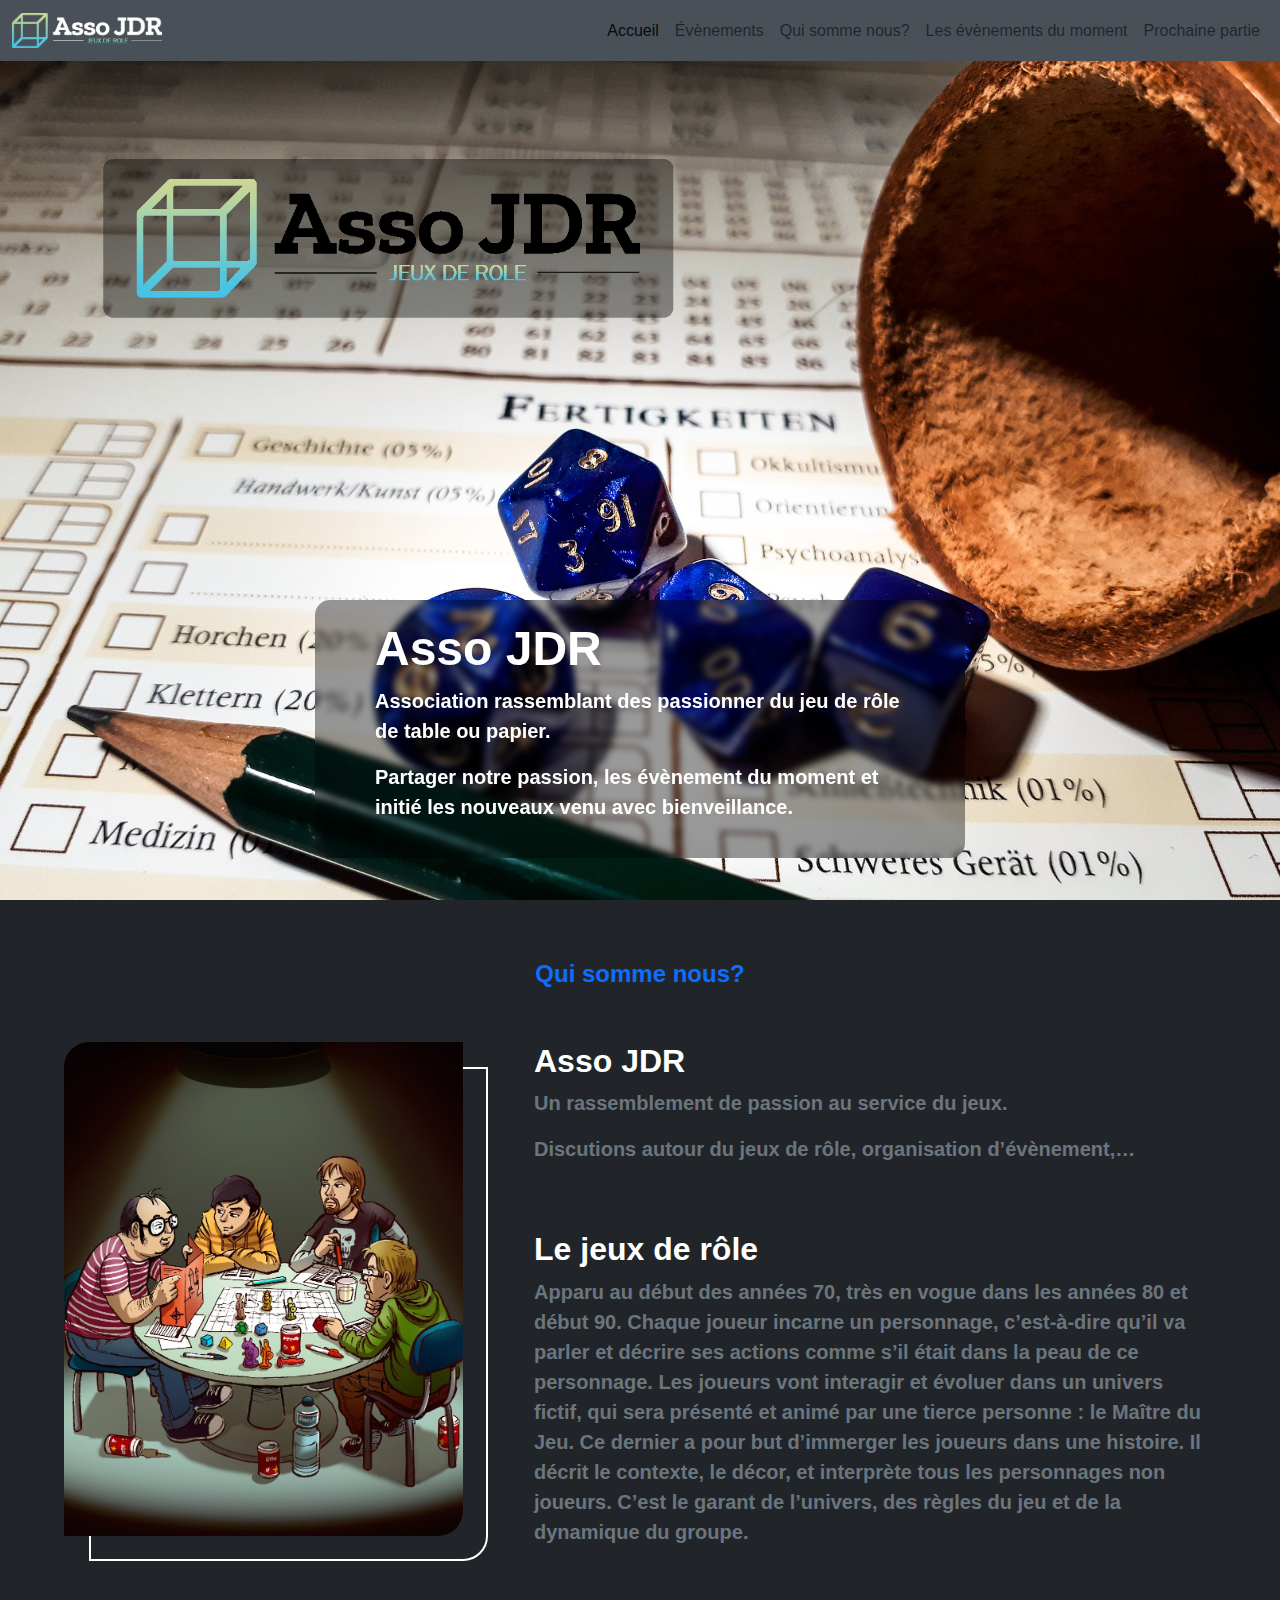
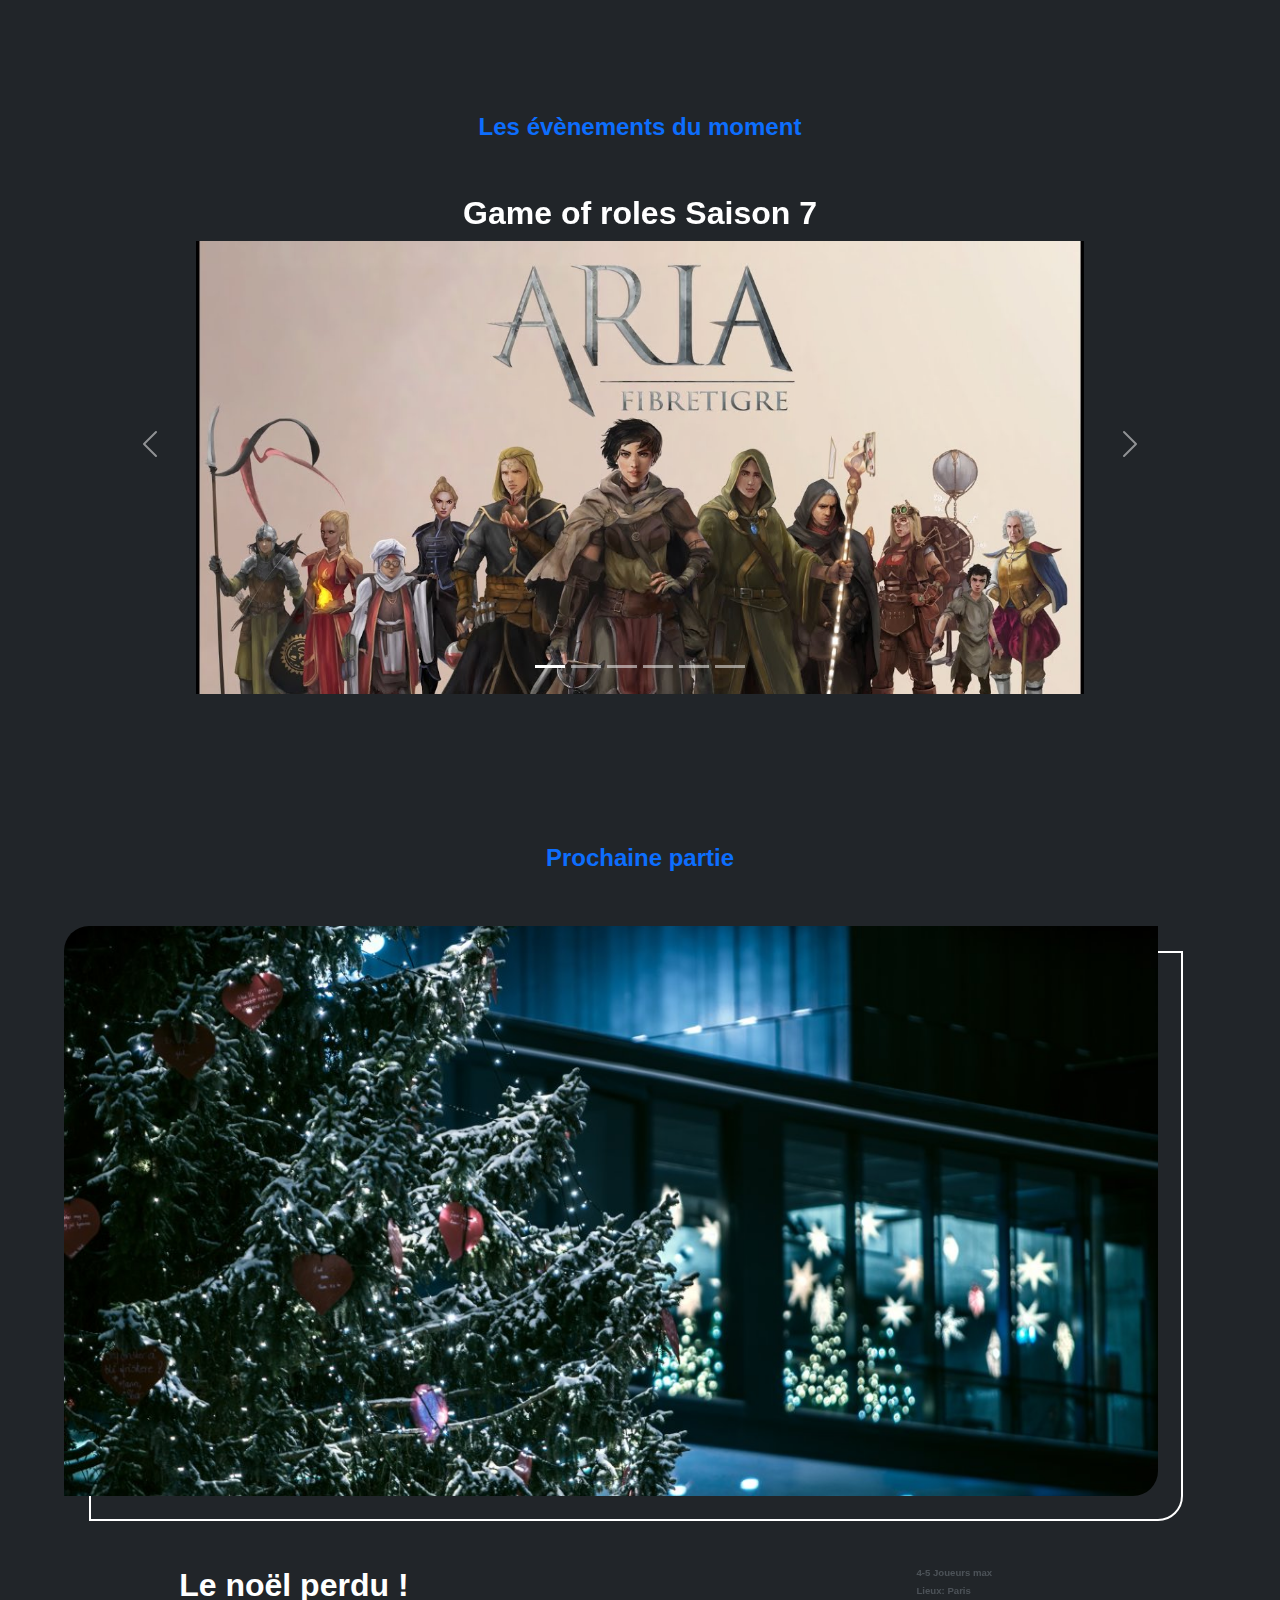
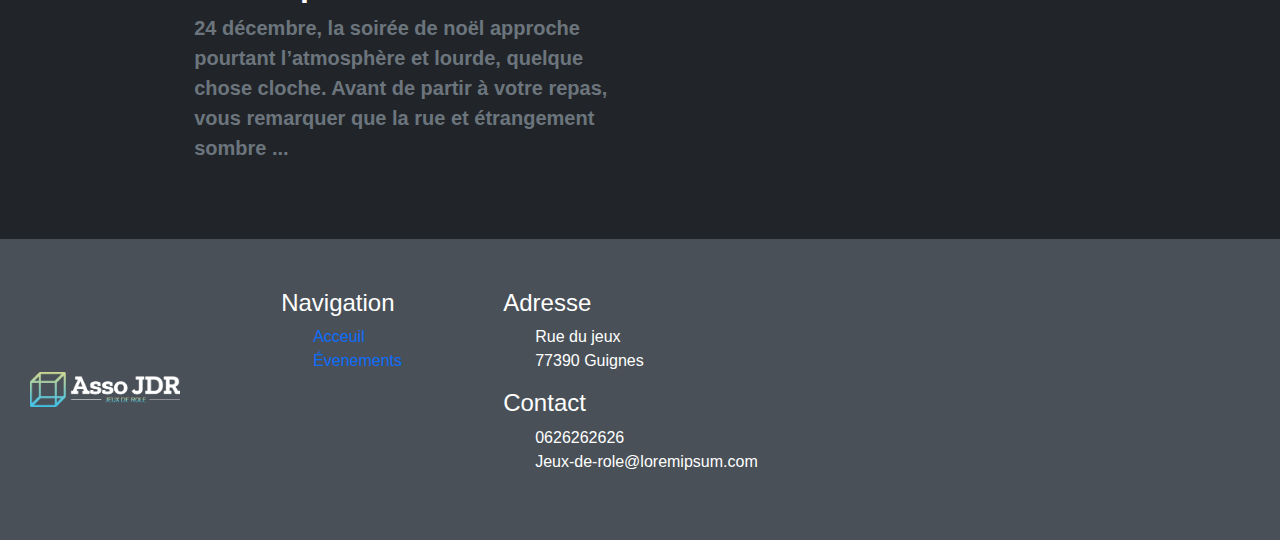
==== commit 52ec3b29: "#8 Event Responsive Link" ====
--- a/index.html
+++ b/index.html
@@ -33,7 +33,7 @@
 
     <nav class="navbar navbar-expand-lg d-flex justify-content-between">
       <div class="container-fluid">
-        <a class="navbar-brand" href="index.html">
+        <a class="navbar-brand" href="/">
           <img class="navbar-logo" src="src/assets/logo/Asso-JDR-logo.png" alt="Asso JDR" width="150" height="35">
         </a>
         <button class="navbar-toggler" type="button" data-bs-toggle="collapse" data-bs-target="#navbarNav"
@@ -43,10 +43,19 @@
         <div class="collapse navbar-collapse d-flex-lg justify-content-lg-end" id="navbarNav">
           <ul class="navbar-nav">
             <li class="nav-item">
-              <a class="nav-link active text-center" aria-current="page" href="index.html">Accueil</a>
-            </li>
-            <li class="nav-item">
-              <a class="nav-link text-center" href="#">Évènements</a>
+              <a class="nav-link active text-center" aria-current="page" href="/">Accueil</a>
+            </li>
+            <li class="nav-item">
+              <a class="nav-link text-center" href="src/pages/event.html">Évènements</a>
+            </li>
+            <li class="nav-item">
+              <a class="nav-link text-center" href="/#about">Qui somme nous?</a>
+            </li>
+            <li class="nav-item">
+              <a class="nav-link text-center" href="/#event">Les évènements du moment</a>
+            </li>
+            <li class="nav-item">
+              <a class="nav-link text-center" href="/#next-game">Prochaine partie</a>
             </li>
           </ul>
         </div>
@@ -72,7 +81,7 @@
   </header>
 
   <main>
-    <article class="about">
+    <article class="about" id="about">
       <h2>Qui somme nous?</h2>
       <div class="about-content">
 
@@ -109,7 +118,7 @@
       </div>
     </article>
 
-    <article class="event">
+    <article class="event" id="event">
       <h2>Les évènements du moment</h2>
       <div id="carouselExampleIndicators" class="carousel slide" data-bs-ride="true">
         <div class="carousel-indicators">
@@ -123,27 +132,27 @@
         <div class="carousel-inner">
           <div class="carousel-item active">
             <h3>Game of roles Saison 7</h3>
-            <a href="#"><img src="src/assets/img/event-1.jpg" class="d-block w-100" alt="Game of roles Saison 7" width="auto" height="400"></a>
+            <a href="src/pages/event.html#event-1"><img src="src/assets/img/event-1.jpg" class="d-block w-100" alt="Game of roles Saison 7" width="auto" height="400"></a>
           </div>
           <div class="carousel-item">
             <h3>Les dés: Quels couleurs choisir</h3>
-            <a href="#"><img src="src/assets/img/event-2.jpg" class="d-block w-100" alt="Les dés: Quels couleurs choisir" width="auto" height="400"></a>
-          </div>
-          <div class="carousel-item">
-            <h3>Hors serie Game of roles</h3>
-            <a href="#"><img src="src/assets/img/event-3.png" class="d-block w-100" alt="Hors serie Game of roles" width="auto" height="400"></a>
+            <a href="src/pages/event.html#event-2"><img src="src/assets/img/event-2.jpg" class="d-block w-100" alt="Les dés: Quels couleurs choisir" width="auto" height="400"></a>
+          </div>
+          <div class="carousel-item">
+            <h3>Hors série Game of rôles</h3>
+            <a href="src/pages/event.html#event-3"><img src="src/assets/img/event-3.png" class="d-block w-100" alt="Hors serie Game of roles" width="auto" height="400"></a>
           </div>
           <div class="carousel-item">
             <h3>Les dés maudis</h3>
-            <a href="#"><img src="src/assets/img/event-4.jpg" class="d-block w-100" alt="Les dés maudis" width="auto" height="400"></a>
+            <a href="src/pages/event.html#event-4"><img src="src/assets/img/event-4.jpg" class="d-block w-100" alt="Les dés maudis" width="auto" height="400"></a>
           </div>
           <div class="carousel-item">
             <h3>Les mondes d’Aria sortie du jeux vidéo</h3>
-            <a href="#"><img src="src/assets/img/event-5.jpg" class="d-block w-100" alt="Les mondes d’Aria sortie du jeux vidéo" width="auto" height="400"></a>
+            <a href="src/pages/event.html#event-5"><img src="src/assets/img/event-5.jpg" class="d-block w-100" alt="Les mondes d’Aria sortie du jeux vidéo" width="auto" height="400"></a>
           </div>
           <div class="carousel-item">
             <h3>Les figurines dans le jeux de rôle</h3>
-            <a href="#"><img src="src/assets/img/event-6.jpg" class="d-block w-100" alt="Les figurines dans le jeux de rôle" width="auto" height="400"></a>
+            <a href="src/pages/event.html#event-6"><img src="src/assets/img/event-6.jpg" class="d-block w-100" alt="Les figurines dans le jeux de rôle" width="auto" height="400"></a>
           </div>
         </div>
         <button class="carousel-control-prev" type="button" data-bs-target="#carouselExampleIndicators" data-bs-slide="prev">
@@ -157,7 +166,7 @@
       </div>
     </article>
 
-    <article class="next-game">
+    <article class="next-game" id="next-game">
       <h2>Prochaine partie</h2>
 
       <section class="next-game-img img-design-border">
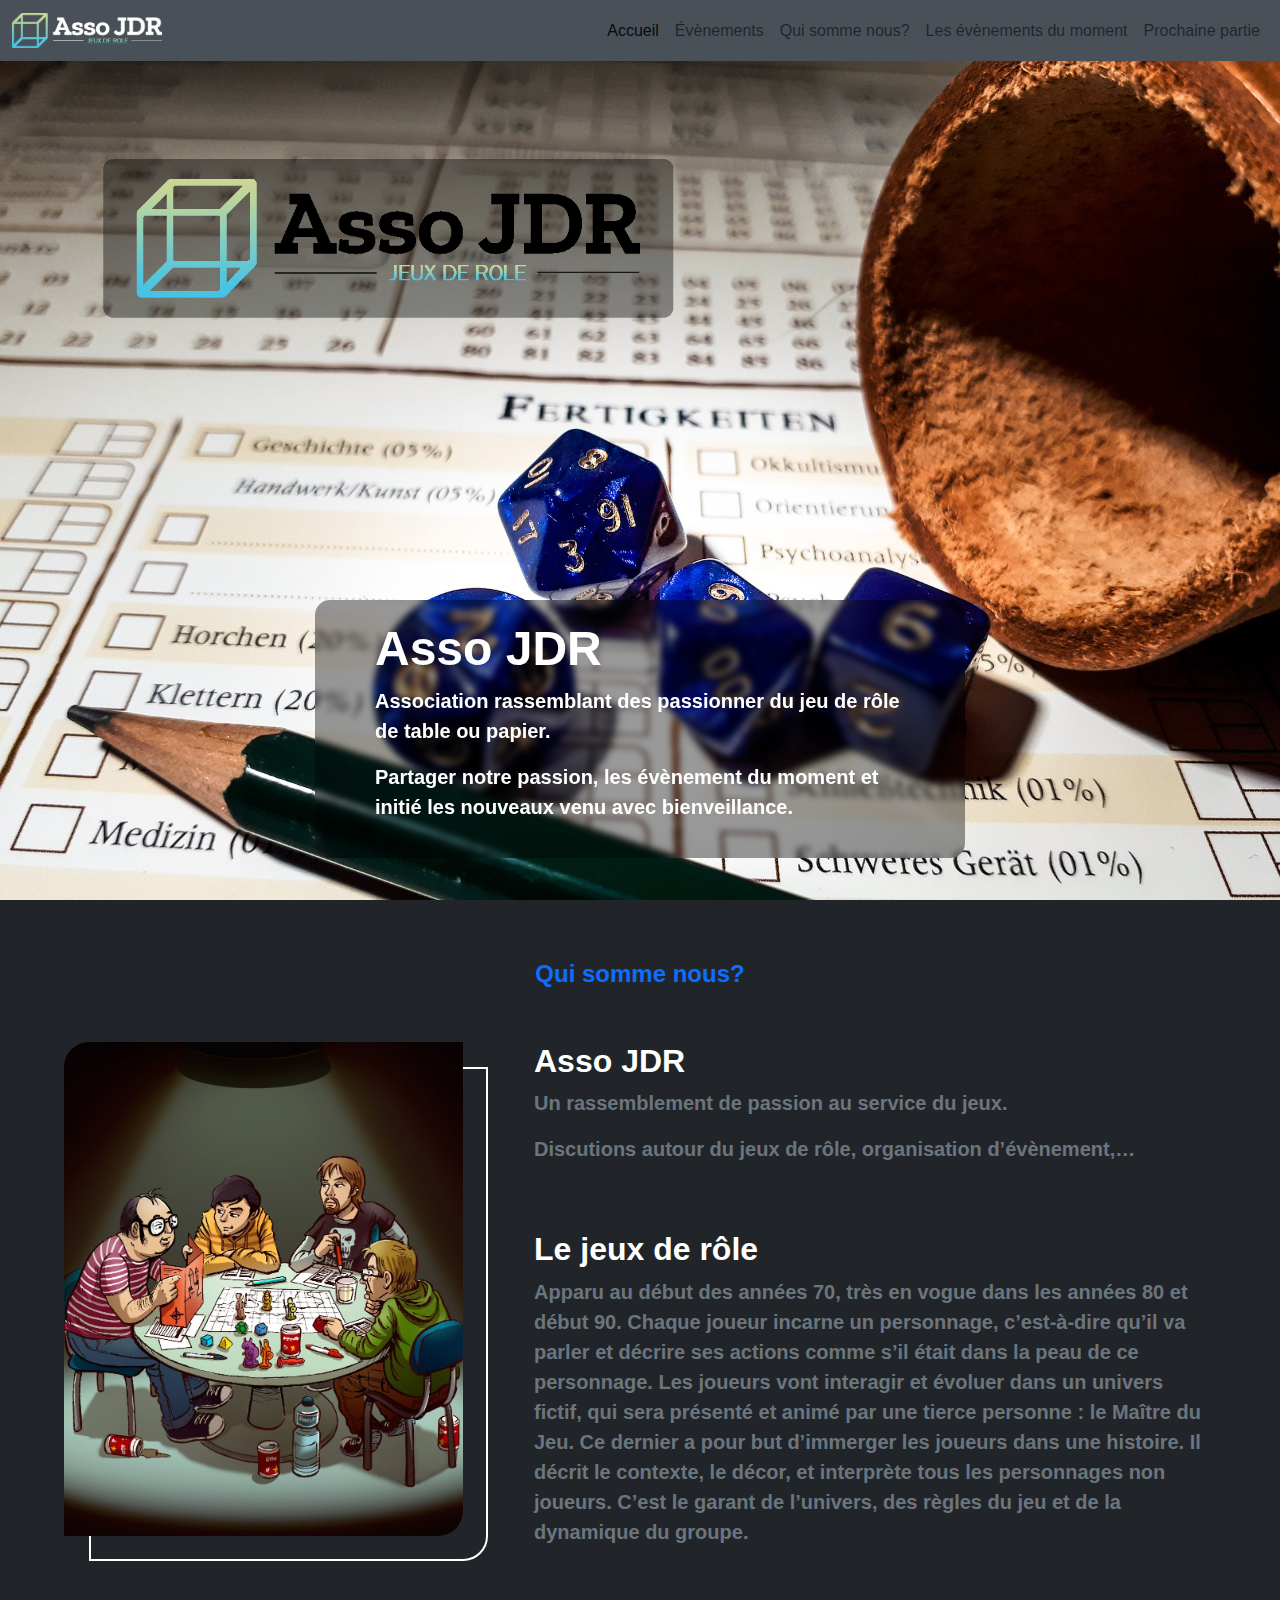
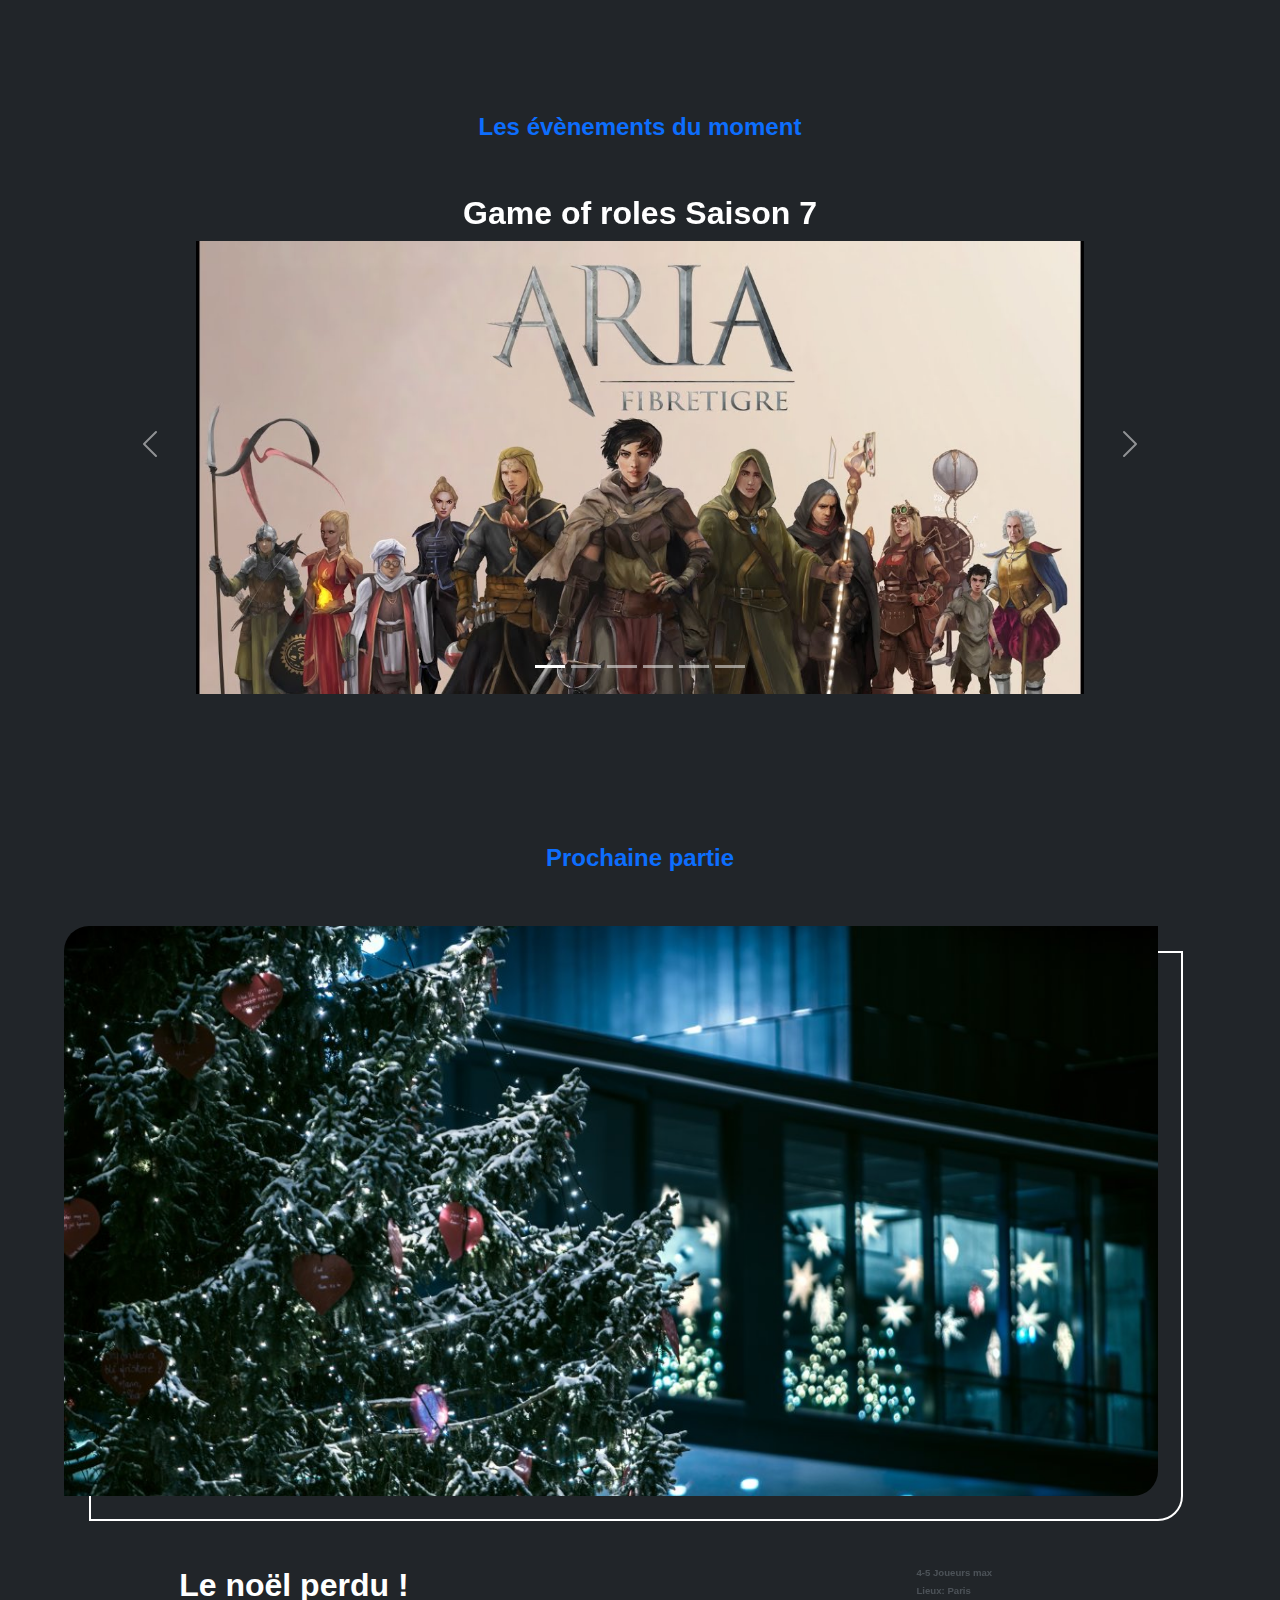
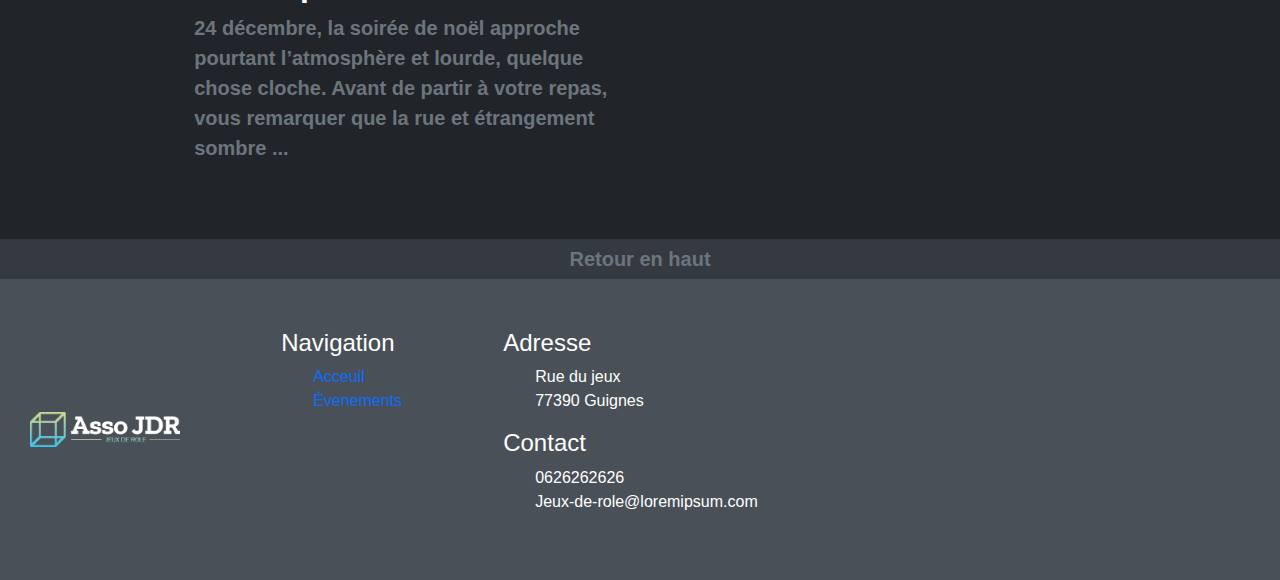
==== commit 6499a87e: "#9 Back to top" ====
--- a/index.html
+++ b/index.html
@@ -29,7 +29,7 @@
 
 <body>
 
-  <header>
+  <header id="header">
 
     <nav class="navbar navbar-expand-lg d-flex justify-content-between">
       <div class="container-fluid">
@@ -197,6 +197,14 @@
     </article>
   </main>
 
+  <div class="back-to-top">
+    <a href="/#header">
+      <p>
+        Retour en haut
+      </p>
+    </a>
+  </div>
+
   <footer>
     <section>
       <img src="src/assets/logo/Asso-JDR-logo.png" alt="Asso-JDR" width="150" height="35">
--- a/src/css/index.css
+++ b/src/css/index.css
@@ -82,6 +82,24 @@
     height: 95%;
 }
 
+.back-to-top {
+    width: 100%;
+    height: 40px;
+    background-color: var(--bs-gray-800);
+    display: flex;
+    justify-content: center;
+    align-items: center;
+}
+
+.back-to-top>a ,a>p {
+    width: 100%;
+    height: 100%;
+    display: flex;
+    justify-content: center;
+    align-items: center;
+    margin: 0;
+}
+
 @media screen and (min-width: 700px) {
 
     h1 {
